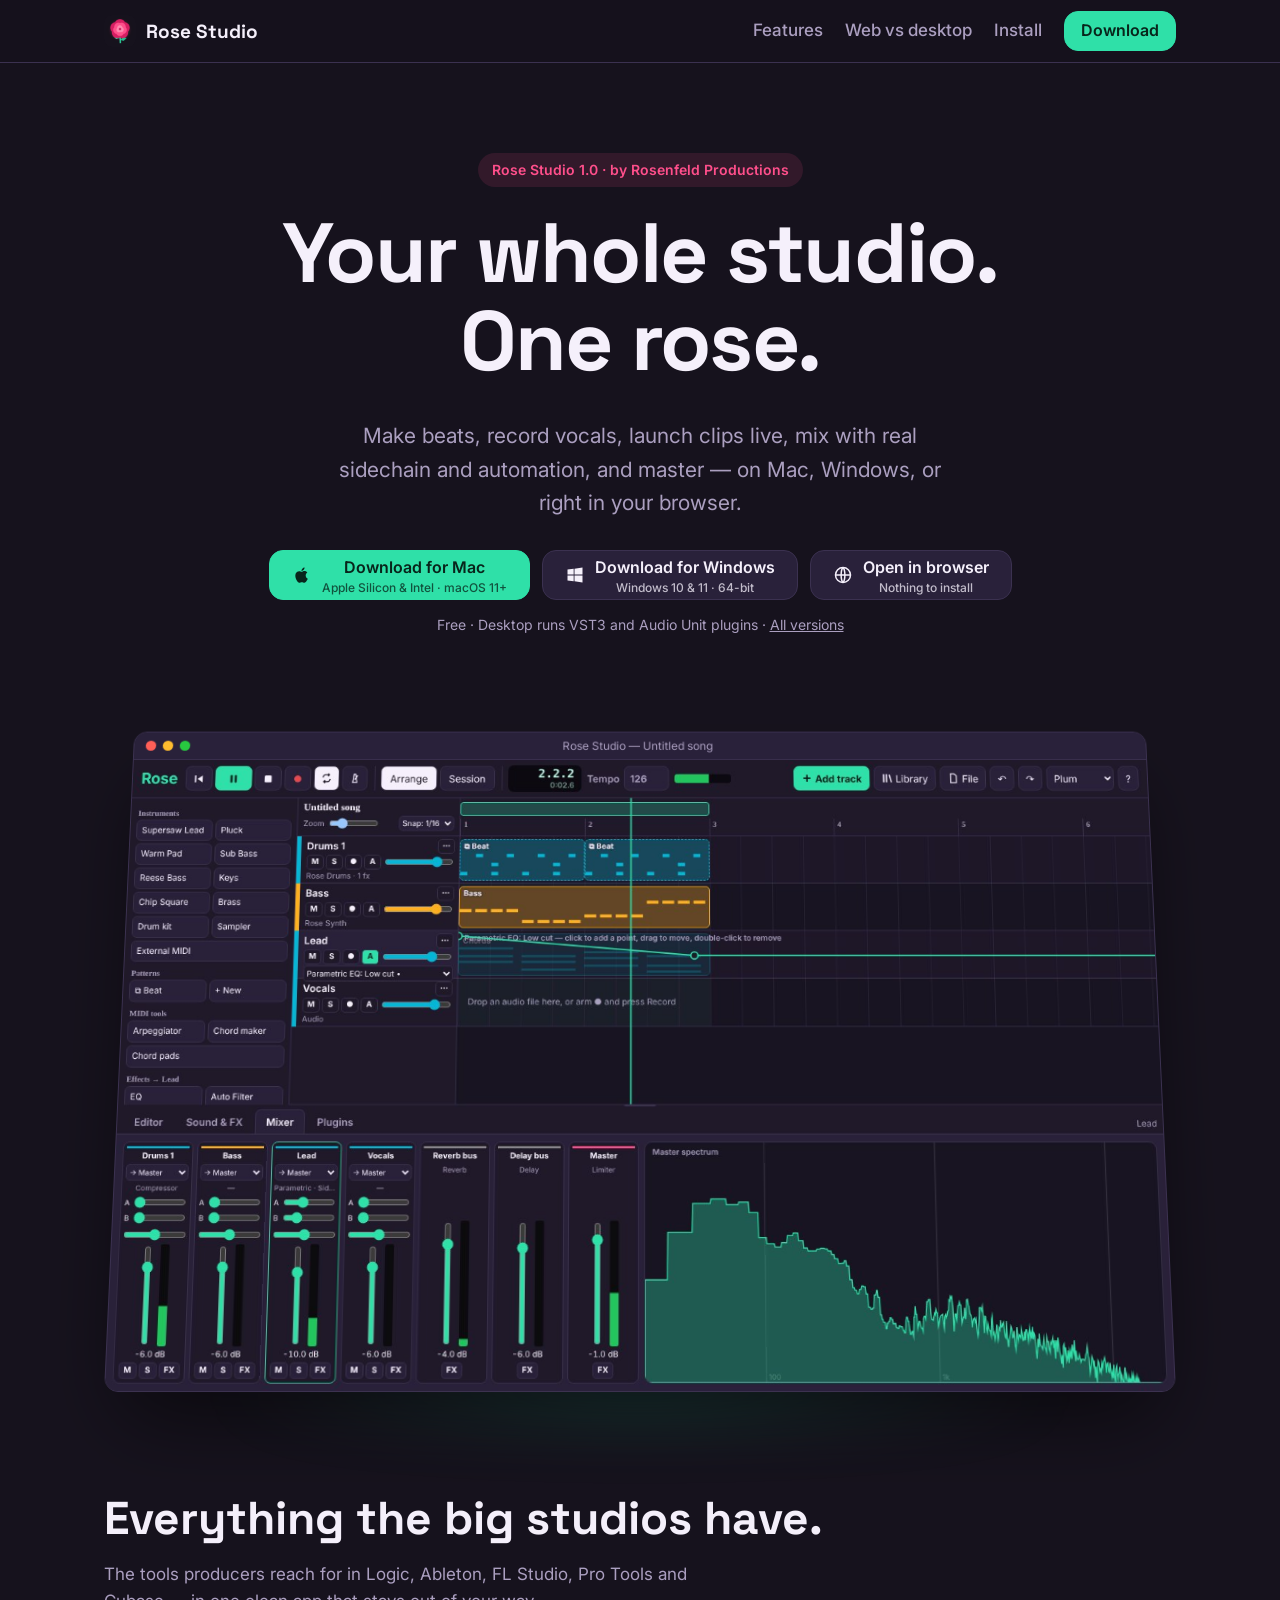
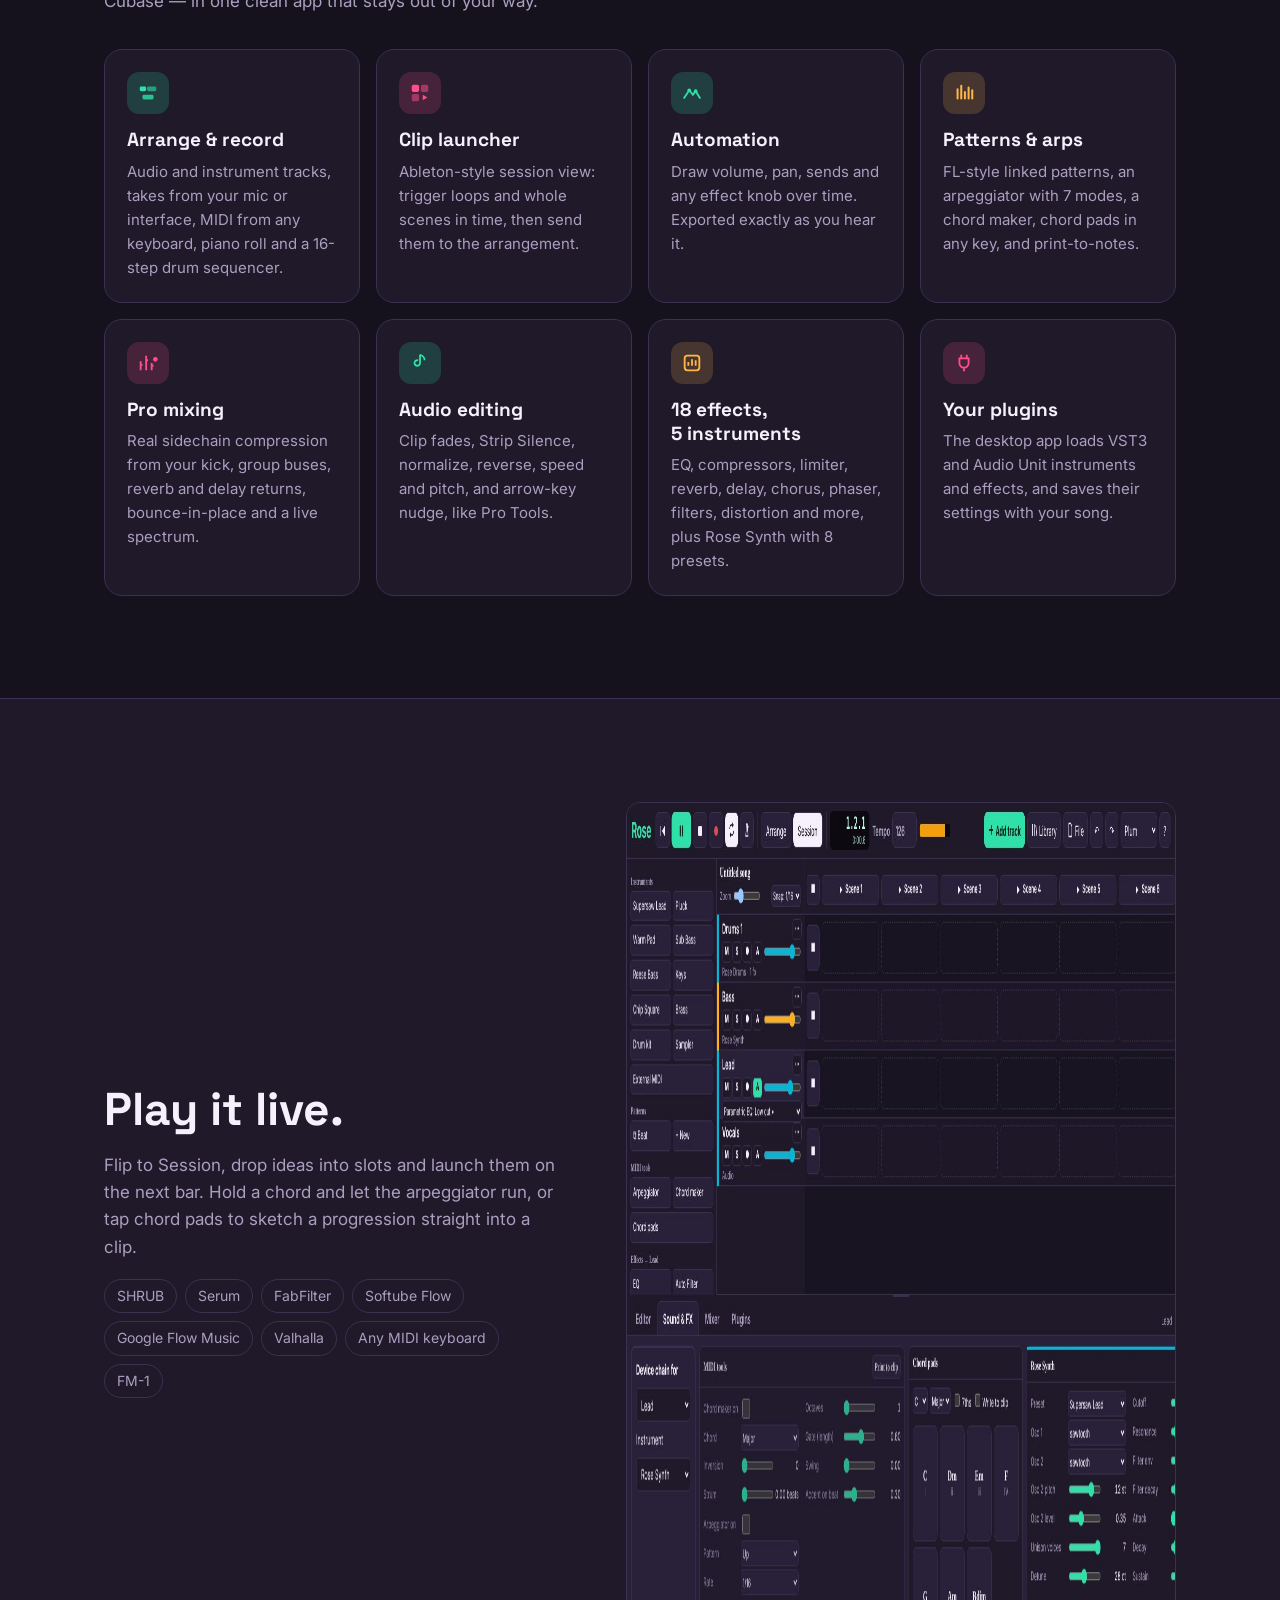
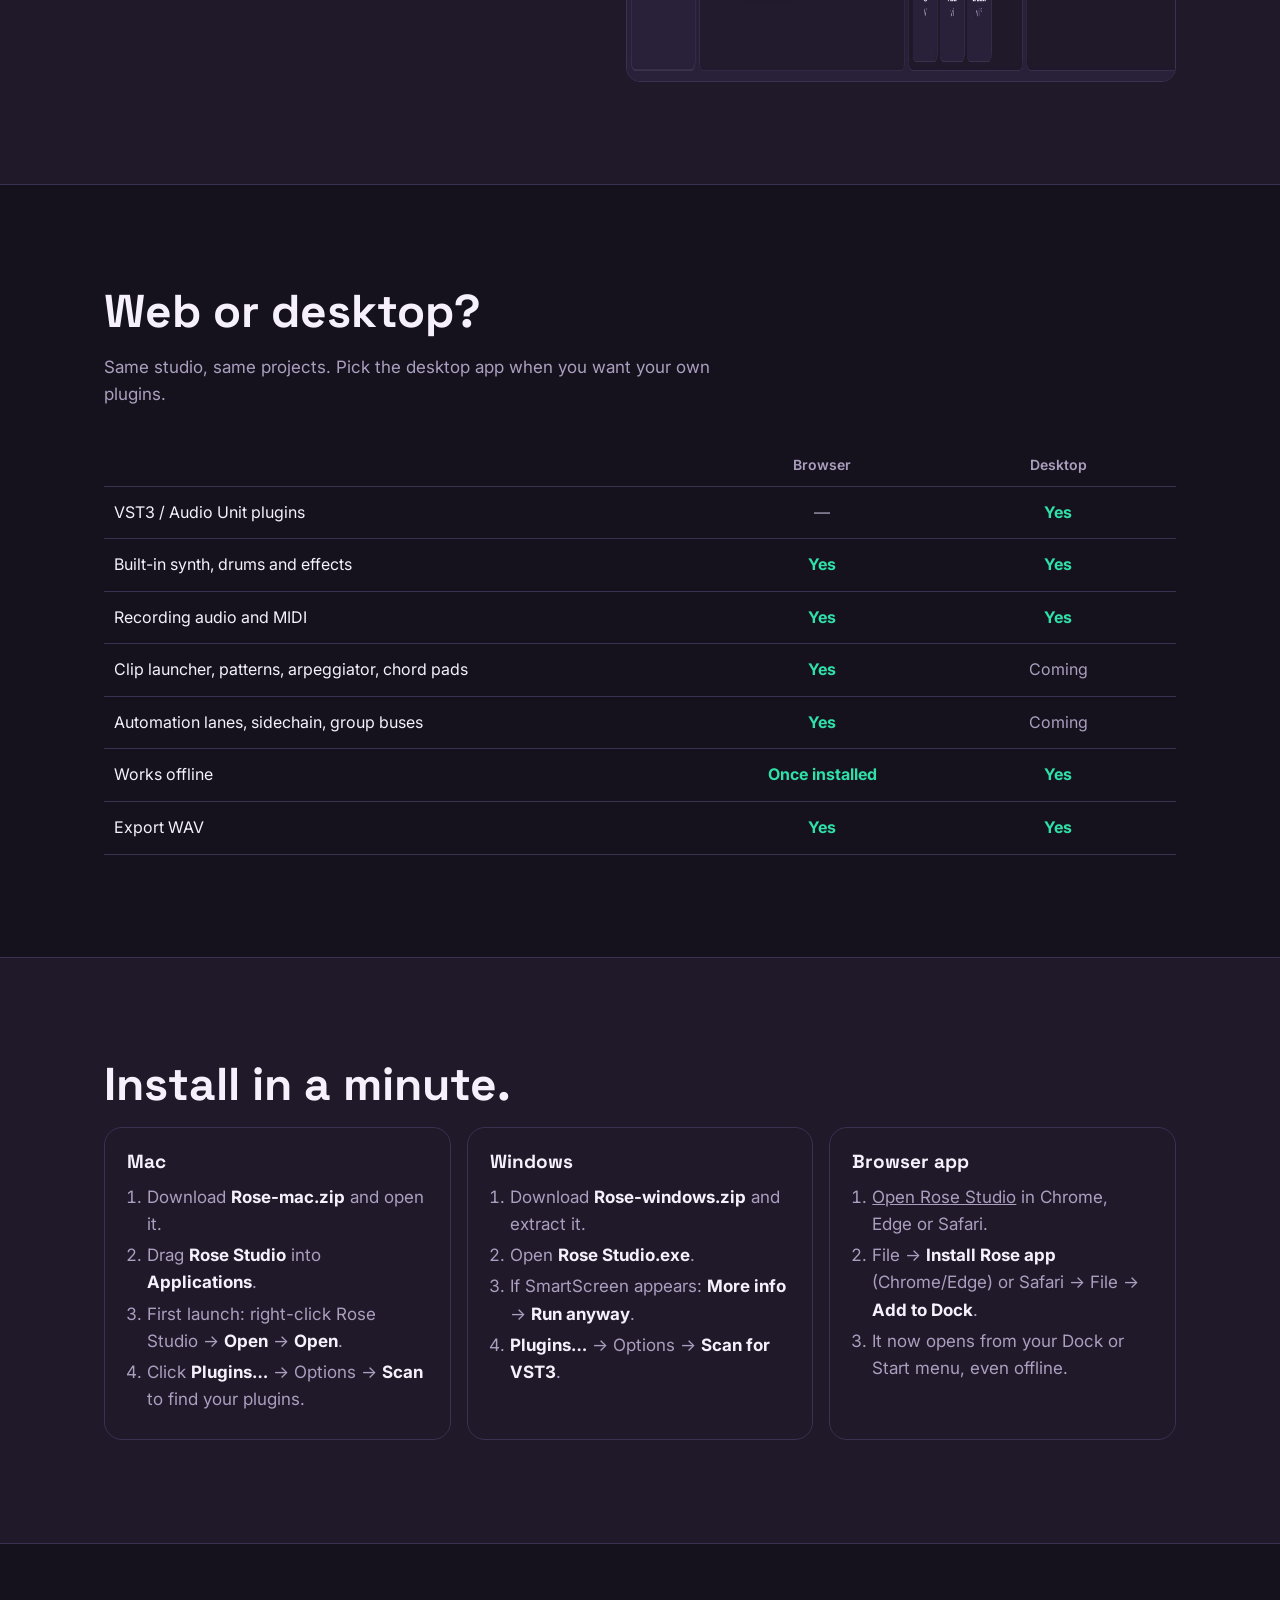
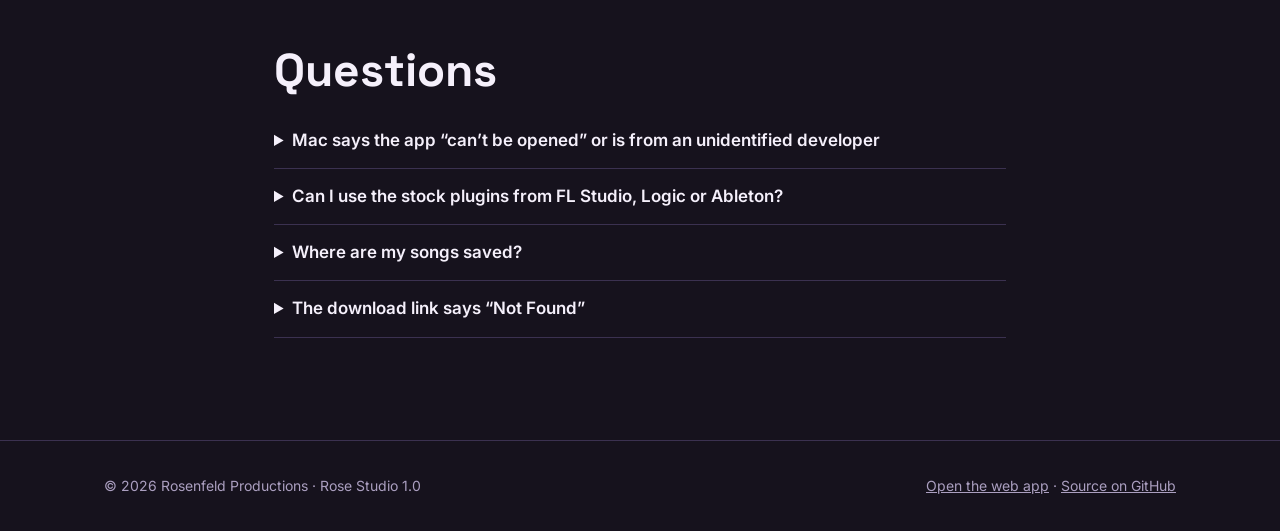
==== download.html @ 2a5fb8ed "Rose Studio 1.0: double-click controls (reset, type values, quick actions), installable offline web " ====
<!DOCTYPE html>
<html lang="en">
<head>
<meta charset="utf-8">
<meta name="viewport" content="width=device-width, initial-scale=1">
<title>Download Rose Studio</title>
<meta name="description" content="Rose Studio by Rosenfeld Productions — a full music studio for Mac, Windows and the web. Beats, vocals, live clip launching, mixing and mastering, with VST3 and Audio Unit plugin support.">
<link rel="icon" href="icons/favicon-64.png" type="image/png">
<link rel="preconnect" href="https://fonts.googleapis.com">
<link href="https://fonts.googleapis.com/css2?family=Space+Grotesk:wght@500;700&family=Inter:wght@400;500;600&display=swap" rel="stylesheet">
<style>
/* VOICE: a flagship product launch — confident, warm, music-first
   IDEA: a stage at night: plum dark room, the app glowing on stage like a lit console, rose and mint lights
   PICTURE: the real Rose Studio window, large, tilted into the light, with a soft rose glow behind it
   COLOUR and TYPE: plum #16121d ground, rose #ff4f8b, mint #2fe0a8 accent for actions; Space Grotesk headlines, Inter text
   LAYOUT: nav, hero (title + downloads, window below), feature grid, plugins band, web vs desktop table, install steps, FAQ, footer */
:root{color-scheme:dark;--bg:#16121d;--panel:#1f1929;--panel2:#29213a;--line:#3b3150;--ink:#f5f0fb;--mute:#ab9fc0;--rose:#ff4f8b;--mint:#2fe0a8}
:root[data-theme=light]{color-scheme:light;--bg:#f6f2fb;--panel:#fff;--panel2:#efe8f7;--line:#ddd3ea;--ink:#1d1626;--mute:#6f6380;--mint:#0b8f69}
*{box-sizing:border-box;min-width:0}
html{scroll-behavior:smooth;scroll-padding-top:72px}
body{margin:0;background:var(--bg);color:var(--ink);font:17px/1.6 Inter,system-ui,sans-serif;overflow-x:clip}
h1,h2,h3{font-family:'Space Grotesk',Inter,sans-serif;line-height:1.05;text-wrap:balance;margin:0 0 .4em}
h1{font-size:clamp(44px,7vw,84px);letter-spacing:-.02em}h2{font-size:clamp(30px,4vw,46px)}h3{font-size:19px;line-height:1.25}
a{color:inherit}
.wrap{max-width:1200px;margin:0 auto;padding:0 max(5vw,18px)}
nav{position:sticky;top:0;z-index:5;background:color-mix(in srgb,var(--bg) 88%,transparent);backdrop-filter:blur(10px);border-bottom:1px solid var(--line)}
nav .wrap{display:flex;align-items:center;gap:22px;height:62px}
nav .logo{display:flex;gap:10px;align-items:center;font:700 19px 'Space Grotesk';text-decoration:none;margin-right:auto}
nav .logo img{width:32px;height:32px;border-radius:8px}
nav a.l{text-decoration:none;color:var(--mute);font-weight:500}nav a.l:hover{color:var(--ink)}
.btn{display:inline-flex;align-items:center;gap:10px;min-height:50px;padding:0 22px;border-radius:14px;font-weight:600;text-decoration:none;border:1px solid var(--line);background:var(--panel2);cursor:pointer;font-size:16px}
.btn:hover{border-color:var(--mint)}
.btn.main{background:var(--mint);color:#08251b;border-color:var(--mint)}
.btn small{display:block;font-weight:500;font-size:12px;opacity:.75;line-height:1.1}
.btn svg{width:20px;height:20px;flex:none}
:focus-visible{outline:3px solid var(--rose);outline-offset:3px}
.hero{padding:clamp(40px,7vw,90px) 0 0;text-align:center;position:relative}
.hero .eyebrow{display:inline-flex;gap:8px;align-items:center;font-weight:600;color:var(--rose);background:color-mix(in srgb,var(--rose) 12%,transparent);border-radius:999px;padding:6px 14px;font-size:14px;margin-bottom:22px}
.hero p.lede{font-size:clamp(18px,2vw,21px);color:var(--mute);max-width:640px;margin:0 auto 30px}
.cta{display:flex;flex-wrap:wrap;gap:12px;justify-content:center}
.meta{color:var(--mute);font-size:14px;margin-top:14px}
.stage{position:relative;margin:clamp(40px,6vw,70px) auto 0;max-width:1120px;perspective:1600px}
.stage::before{content:"";position:absolute;inset:8% 6% -6%;background:radial-gradient(closest-side,color-mix(in srgb,var(--rose) 55%,transparent),transparent 72%);filter:blur(40px);z-index:0}
.stage::after{content:"";position:absolute;left:10%;right:10%;bottom:-40px;height:80px;background:radial-gradient(closest-side,color-mix(in srgb,var(--mint) 30%,transparent),transparent);filter:blur(30px)}
.win{position:relative;z-index:1;border-radius:14px;overflow:hidden;border:1px solid var(--line);background:var(--panel);box-shadow:0 40px 80px -20px rgba(0,0,0,.6);transform:rotateX(8deg);transform-origin:50% 100%;transition:transform .6s}
.win:hover{transform:rotateX(0)}
.win .bar{height:30px;display:flex;gap:7px;align-items:center;padding:0 12px;background:var(--panel2);border-bottom:1px solid var(--line)}
.win .bar i{width:11px;height:11px;border-radius:50%;background:#ff5f57}.win .bar i:nth-child(2){background:#febc2e}.win .bar i:nth-child(3){background:#28c840}
.win .bar span{margin-left:auto;margin-right:auto;font-size:12px;color:var(--mute);transform:translateX(-30px)}
.win img{display:block;width:100%;height:auto}
section{padding:clamp(60px,8vw,110px) 0}
.sec-lede{color:var(--mute);max-width:640px;margin:0 0 34px}
.grid{display:grid;grid-template-columns:repeat(auto-fit,minmax(min(100%,250px),1fr));gap:16px}
.f{background:var(--panel);border:1px solid var(--line);border-radius:18px;padding:22px}
.f .ic{width:42px;height:42px;border-radius:12px;display:grid;place-items:center;margin-bottom:14px;background:color-mix(in srgb,var(--c,var(--mint)) 18%,transparent);color:var(--c,var(--mint))}
.f .ic svg{width:22px;height:22px}
.f p{margin:0;color:var(--mute);font-size:15px}
.band{background:var(--panel);border-top:1px solid var(--line);border-bottom:1px solid var(--line)}
.split{display:grid;grid-template-columns:minmax(0,1fr) minmax(0,1.2fr);gap:clamp(30px,5vw,70px);align-items:center}
.split img{width:100%;border-radius:14px;border:1px solid var(--line)}
.tags{display:flex;flex-wrap:wrap;gap:8px;margin-top:18px}.tags span{border:1px solid var(--line);border-radius:999px;padding:5px 12px;font-size:14px;color:var(--mute)}
table{width:100%;border-collapse:collapse;font-size:16px}
th,td{padding:13px 10px;border-bottom:1px solid var(--line);text-align:left}
th{font:600 14px Inter;color:var(--mute)}td:not(:first-child),th:not(:first-child){text-align:center;width:22%}
.y{color:var(--mint);font-weight:700}.n{color:var(--mute)}
.steps{display:grid;grid-template-columns:repeat(auto-fit,minmax(min(100%,300px),1fr));gap:16px}
.steps ol{margin:10px 0 0;padding-left:20px;color:var(--mute)}.steps li{margin:4px 0}.steps b{color:var(--ink)}
details{border-bottom:1px solid var(--line);padding:14px 0}details summary{cursor:pointer;font-weight:600;font-size:17px}details p{color:var(--mute);margin:10px 0 0}
code{background:var(--panel2);padding:2px 6px;border-radius:6px;font-size:14px;overflow-wrap:anywhere}
footer{border-top:1px solid var(--line);padding:34px 0;color:var(--mute);font-size:14px}
footer .wrap{display:flex;flex-wrap:wrap;gap:14px;justify-content:space-between}
@media(max-width:820px){.split{grid-template-columns:1fr}nav a.l{display:none}.win{transform:none}}
@media(prefers-reduced-motion:reduce){html{scroll-behavior:auto}.win{transition:none;transform:none}}
</style>
</head>
<body>
<svg width="0" height="0" style="position:absolute" aria-hidden="true">
  <symbol id="apple" viewBox="0 0 24 24"><path fill="currentColor" d="M16.4 12.6c0-2.3 1.9-3.4 2-3.5-1.1-1.6-2.8-1.8-3.4-1.8-1.4-.1-2.8.9-3.5.9s-1.8-.9-3-.8c-1.5 0-3 .9-3.8 2.3-1.6 2.8-.4 7 1.2 9.3.8 1.1 1.7 2.4 2.9 2.3 1.2 0 1.6-.7 3-.7s1.8.7 3 .7c1.3 0 2.1-1.1 2.8-2.3.9-1.3 1.3-2.6 1.3-2.6s-2.5-1-2.5-3.8zM14.1 5.8c.6-.8 1.1-1.8 1-2.8-.9 0-2 .6-2.7 1.4-.6.7-1.1 1.7-1 2.7 1 .1 2-.5 2.7-1.3z"/></symbol>
  <symbol id="win" viewBox="0 0 24 24"><path fill="currentColor" d="M3 5.5 10.4 4.5v7H3zM11.4 4.4 21 3v8.5h-9.6zM3 12.5h7.4v7L3 18.5zM11.4 12.5H21V21l-9.6-1.4z"/></symbol>
  <symbol id="web" viewBox="0 0 24 24"><circle cx="12" cy="12" r="9" fill="none" stroke="currentColor" stroke-width="1.8"/><path d="M3 12h18M12 3c3 3.2 3 14.8 0 18M12 3c-3 3.2-3 14.8 0 18" fill="none" stroke="currentColor" stroke-width="1.8"/></symbol>
  <symbol id="i1" viewBox="0 0 24 24"><rect x="3" y="5" width="7" height="5" rx="1.5" fill="currentColor"/><rect x="11" y="5" width="10" height="5" rx="1.5" fill="currentColor" opacity=".6"/><rect x="6" y="14" width="12" height="5" rx="1.5" fill="currentColor" opacity=".8"/></symbol>
  <symbol id="i2" viewBox="0 0 24 24"><rect x="3" y="3" width="8" height="8" rx="2" fill="currentColor"/><rect x="13" y="3" width="8" height="8" rx="2" fill="currentColor" opacity=".5"/><rect x="3" y="13" width="8" height="8" rx="2" fill="currentColor" opacity=".5"/><path d="M15 14v6l5-3z" fill="currentColor"/></symbol>
  <symbol id="i3" viewBox="0 0 24 24"><path d="M3 18 9 9l4 5 3-4 5 8" fill="none" stroke="currentColor" stroke-width="2"/><circle cx="9" cy="9" r="2" fill="currentColor"/><circle cx="16" cy="10" r="2" fill="currentColor"/></symbol>
  <symbol id="i4" viewBox="0 0 24 24"><path d="M5 18V8M9 18V4M13 18v-7M17 18V6M21 18v-9" stroke="currentColor" stroke-width="2.2" stroke-linecap="round"/></symbol>
  <symbol id="i5" viewBox="0 0 24 24"><path d="M4 20V10M10 20V4M16 20v-8M4 14h2M10 9h2M16 15h2" stroke="currentColor" stroke-width="2"/><circle cx="20" cy="8" r="2.5" fill="currentColor"/></symbol>
  <symbol id="i6" viewBox="0 0 24 24"><path d="M12 3v9a3 3 0 1 1-2-2.8" fill="none" stroke="currentColor" stroke-width="2"/><path d="M12 3c3 1 5 3 5 6" fill="none" stroke="currentColor" stroke-width="2"/></symbol>
  <symbol id="i7" viewBox="0 0 24 24"><rect x="4" y="4" width="16" height="16" rx="3" fill="none" stroke="currentColor" stroke-width="2"/><path d="M8 15v-4M12 15V8M16 15v-6" stroke="currentColor" stroke-width="2"/></symbol>
  <symbol id="i8" viewBox="0 0 24 24"><path d="M9 3v4M15 3v4M7 7h10v5a5 5 0 0 1-10 0zM12 17v4" fill="none" stroke="currentColor" stroke-width="2"/></symbol>
</svg>

<nav><div class="wrap"><a class="logo" href="#top"><img src="icons/icon-192.png" alt="">Rose Studio</a><a class="l" href="#features">Features</a><a class="l" href="#compare">Web vs desktop</a><a class="l" href="#install">Install</a><a class="btn main" href="#download" style="min-height:40px;padding:0 16px">Download</a></div></nav>

<header class="hero" id="top"><div class="wrap">
  <span class="eyebrow">Rose Studio 1.0 · by Rosenfeld Productions</span>
  <h1>Your whole studio.<br>One rose.</h1>
  <p class="lede">Make beats, record vocals, launch clips live, mix with real sidechain and automation, and master — on Mac, Windows, or right in your browser.</p>
  <div class="cta" id="download">
    <a class="btn main" id="dlPrimary" href="https://github.com/mosheshlomorosenfeld-alt/Rose/releases/latest/download/Rose-mac.zip"><svg><use href="#apple"/></svg><span>Download for Mac<small>Apple Silicon &amp; Intel · macOS 11+</small></span></a>
    <a class="btn" id="dlSecondary" href="https://github.com/mosheshlomorosenfeld-alt/Rose/releases/latest/download/Rose-windows.zip"><svg><use href="#win"/></svg><span>Download for Windows<small>Windows 10 &amp; 11 · 64-bit</small></span></a>
    <a class="btn" href="./"><svg><use href="#web"/></svg><span>Open in browser<small>Nothing to install</small></span></a>
  </div>
  <p class="meta">Free · Desktop runs VST3 and Audio Unit plugins · <a href="https://github.com/mosheshlomorosenfeld-alt/Rose/releases">All versions</a></p>
  <div class="stage"><div class="win"><div class="bar"><i></i><i></i><i></i><span>Rose Studio — Untitled song</span></div><img src="assets/screenshot.jpg" width="1440" height="880" alt="Rose Studio: tracks with drum, bass and chord clips, an automation curve on the lead, and the mixer with a live spectrum"></div></div>
</div></header>

<section id="features"><div class="wrap">
  <h2>Everything the big studios have.</h2>
  <p class="sec-lede">The tools producers reach for in Logic, Ableton, FL Studio, Pro Tools and Cubase — in one clean app that stays out of your way.</p>
  <div class="grid">
    <div class="f"><div class="ic"><svg><use href="#i1"/></svg></div><h3>Arrange &amp; record</h3><p>Audio and instrument tracks, takes from your mic or interface, MIDI from any keyboard, piano roll and a 16-step drum sequencer.</p></div>
    <div class="f" style="--c:var(--rose)"><div class="ic"><svg><use href="#i2"/></svg></div><h3>Clip launcher</h3><p>Ableton-style session view: trigger loops and whole scenes in time, then send them to the arrangement.</p></div>
    <div class="f"><div class="ic"><svg><use href="#i3"/></svg></div><h3>Automation</h3><p>Draw volume, pan, sends and any effect knob over time. Exported exactly as you hear it.</p></div>
    <div class="f" style="--c:#ffb547"><div class="ic"><svg><use href="#i4"/></svg></div><h3>Patterns &amp; arps</h3><p>FL-style linked patterns, an arpeggiator with 7 modes, a chord maker, chord pads in any key, and print-to-notes.</p></div>
    <div class="f" style="--c:var(--rose)"><div class="ic"><svg><use href="#i5"/></svg></div><h3>Pro mixing</h3><p>Real sidechain compression from your kick, group buses, reverb and delay returns, bounce-in-place and a live spectrum.</p></div>
    <div class="f"><div class="ic"><svg><use href="#i6"/></svg></div><h3>Audio editing</h3><p>Clip fades, Strip Silence, normalize, reverse, speed and pitch, and arrow-key nudge, like Pro Tools.</p></div>
    <div class="f" style="--c:#ffb547"><div class="ic"><svg><use href="#i7"/></svg></div><h3>18 effects, 5 instruments</h3><p>EQ, compressors, limiter, reverb, delay, chorus, phaser, filters, distortion and more, plus Rose Synth with 8 presets.</p></div>
    <div class="f" style="--c:var(--rose)"><div class="ic"><svg><use href="#i8"/></svg></div><h3>Your plugins</h3><p>The desktop app loads VST3 and Audio Unit instruments and effects, and saves their settings with your song.</p></div>
  </div>
</div></section>

<section class="band"><div class="wrap split">
  <div><h2>Play it live.</h2><p class="sec-lede" style="margin-bottom:0">Flip to Session, drop ideas into slots and launch them on the next bar. Hold a chord and let the arpeggiator run, or tap chord pads to sketch a progression straight into a clip.</p>
    <div class="tags"><span>SHRUB</span><span>Serum</span><span>FabFilter</span><span>Softube Flow</span><span>Google Flow Music</span><span>Valhalla</span><span>Any MIDI keyboard</span><span>FM-1</span></div></div>
  <img src="assets/screenshot-session.jpg" width="1440" height="880" alt="Rose Studio session view with clip slots and the device rack showing the arpeggiator, chord pads and synth" loading="lazy">
</div></section>

<section id="compare"><div class="wrap">
  <h2>Web or desktop?</h2>
  <p class="sec-lede">Same studio, same projects. Pick the desktop app when you want your own plugins.</p>
  <table>
    <thead><tr><th></th><th>Browser</th><th>Desktop</th></tr></thead>
    <tbody>
      <tr><td>VST3 / Audio Unit plugins</td><td class="n">—</td><td class="y">Yes</td></tr>
      <tr><td>Built-in synth, drums and effects</td><td class="y">Yes</td><td class="y">Yes</td></tr>
      <tr><td>Recording audio and MIDI</td><td class="y">Yes</td><td class="y">Yes</td></tr>
      <tr><td>Clip launcher, patterns, arpeggiator, chord pads</td><td class="y">Yes</td><td class="n">Coming</td></tr>
      <tr><td>Automation lanes, sidechain, group buses</td><td class="y">Yes</td><td class="n">Coming</td></tr>
      <tr><td>Works offline</td><td class="y">Once installed</td><td class="y">Yes</td></tr>
      <tr><td>Export WAV</td><td class="y">Yes</td><td class="y">Yes</td></tr>
    </tbody>
  </table>
</div></section>

<section id="install" class="band"><div class="wrap">
  <h2>Install in a minute.</h2>
  <div class="steps">
    <div class="f"><h3>Mac</h3><ol><li>Download <b>Rose-mac.zip</b> and open it.</li><li>Drag <b>Rose Studio</b> into <b>Applications</b>.</li><li>First launch: right-click Rose Studio → <b>Open</b> → <b>Open</b>.</li><li>Click <b>Plugins…</b> → Options → <b>Scan</b> to find your plugins.</li></ol></div>
    <div class="f"><h3>Windows</h3><ol><li>Download <b>Rose-windows.zip</b> and extract it.</li><li>Open <b>Rose Studio.exe</b>.</li><li>If SmartScreen appears: <b>More info</b> → <b>Run anyway</b>.</li><li><b>Plugins…</b> → Options → <b>Scan for VST3</b>.</li></ol></div>
    <div class="f"><h3>Browser app</h3><ol><li><a href="./">Open Rose Studio</a> in Chrome, Edge or Safari.</li><li>File → <b>Install Rose app</b> (Chrome/Edge) or Safari → File → <b>Add to Dock</b>.</li><li>It now opens from your Dock or Start menu, even offline.</li></ol></div>
  </div>
</div></section>

<section><div class="wrap" style="max-width:860px">
  <h2>Questions</h2>
  <details><summary>Mac says the app “can’t be opened” or is from an unidentified developer</summary><p>Rose Studio isn’t signed with a paid Apple developer certificate yet. Right-click the app → Open → Open once; after that it opens normally. If macOS still blocks it: System Settings → Privacy &amp; Security → <b>Open Anyway</b>.</p></details>
  <details><summary>Can I use the stock plugins from FL Studio, Logic or Ableton?</summary><p>Plugins built into another DAW only run inside that DAW. Any plugin you own as VST3 or Audio Unit works in Rose Studio desktop — including SHRUB, Serum and FL plugins sold as VST.</p></details>
  <details><summary>Where are my songs saved?</summary><p>In the browser app your song saves automatically on that computer; use File → Save project for a .rose file you can back up or move. The desktop app saves .rose sessions wherever you choose and recordings in Music → Rose → Recordings.</p></details>
  <details><summary>The download link says “Not Found”</summary><p>A new version is being built — it takes about 15 minutes after an update. Try again shortly or open <a href="https://github.com/mosheshlomorosenfeld-alt/Rose/releases">all versions</a>.</p></details>
</div></section>

<footer><div class="wrap"><span>© 2026 Rosenfeld Productions · Rose Studio 1.0</span><span><a href="./">Open the web app</a> · <a href="https://github.com/mosheshlomorosenfeld-alt/Rose">Source on GitHub</a></span></div></footer>
<script>
{
  // put the visitor's own platform first
  const win = /Win/i.test(navigator.platform || navigator.userAgent), a = document.getElementById('dlPrimary'), b = document.getElementById('dlSecondary');
  if (win) { a.classList.remove('main'); b.classList.add('main'); a.parentNode.insertBefore(b, a); }
}
</script>
</body>
</html>
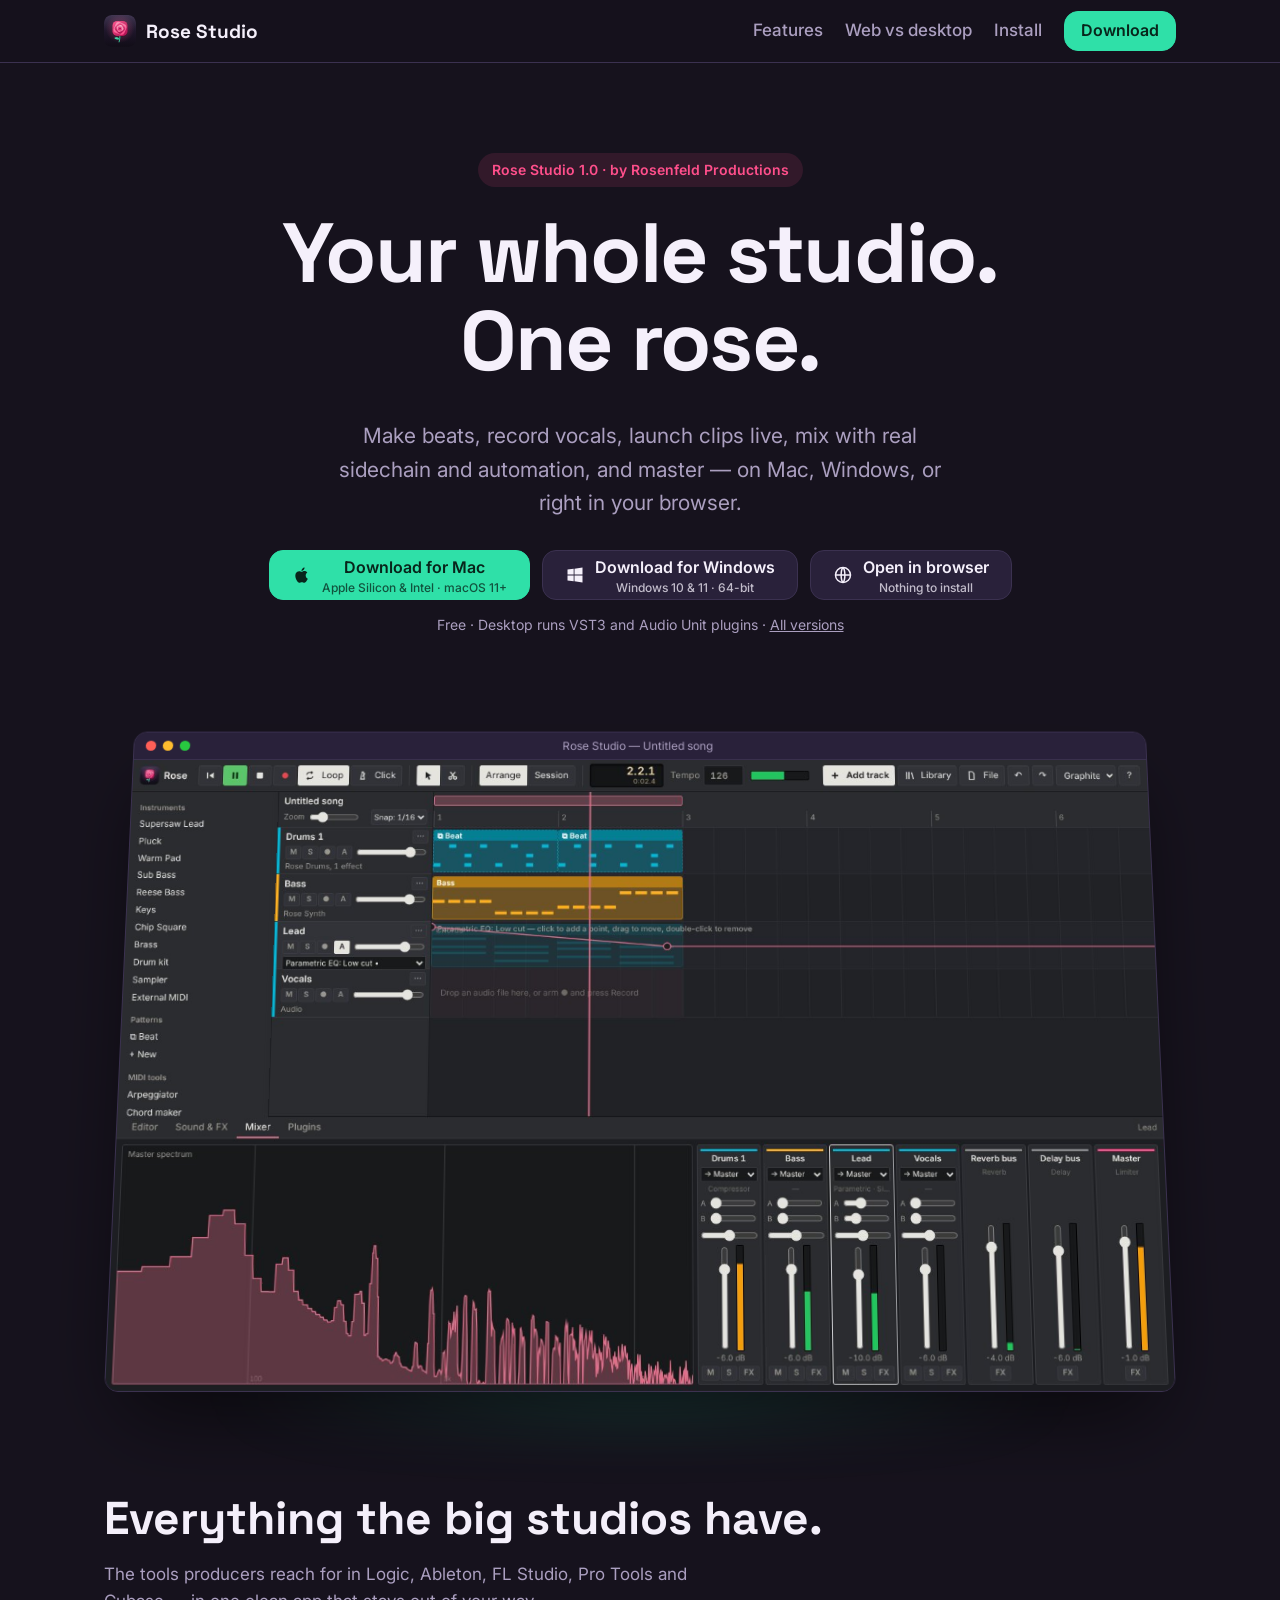
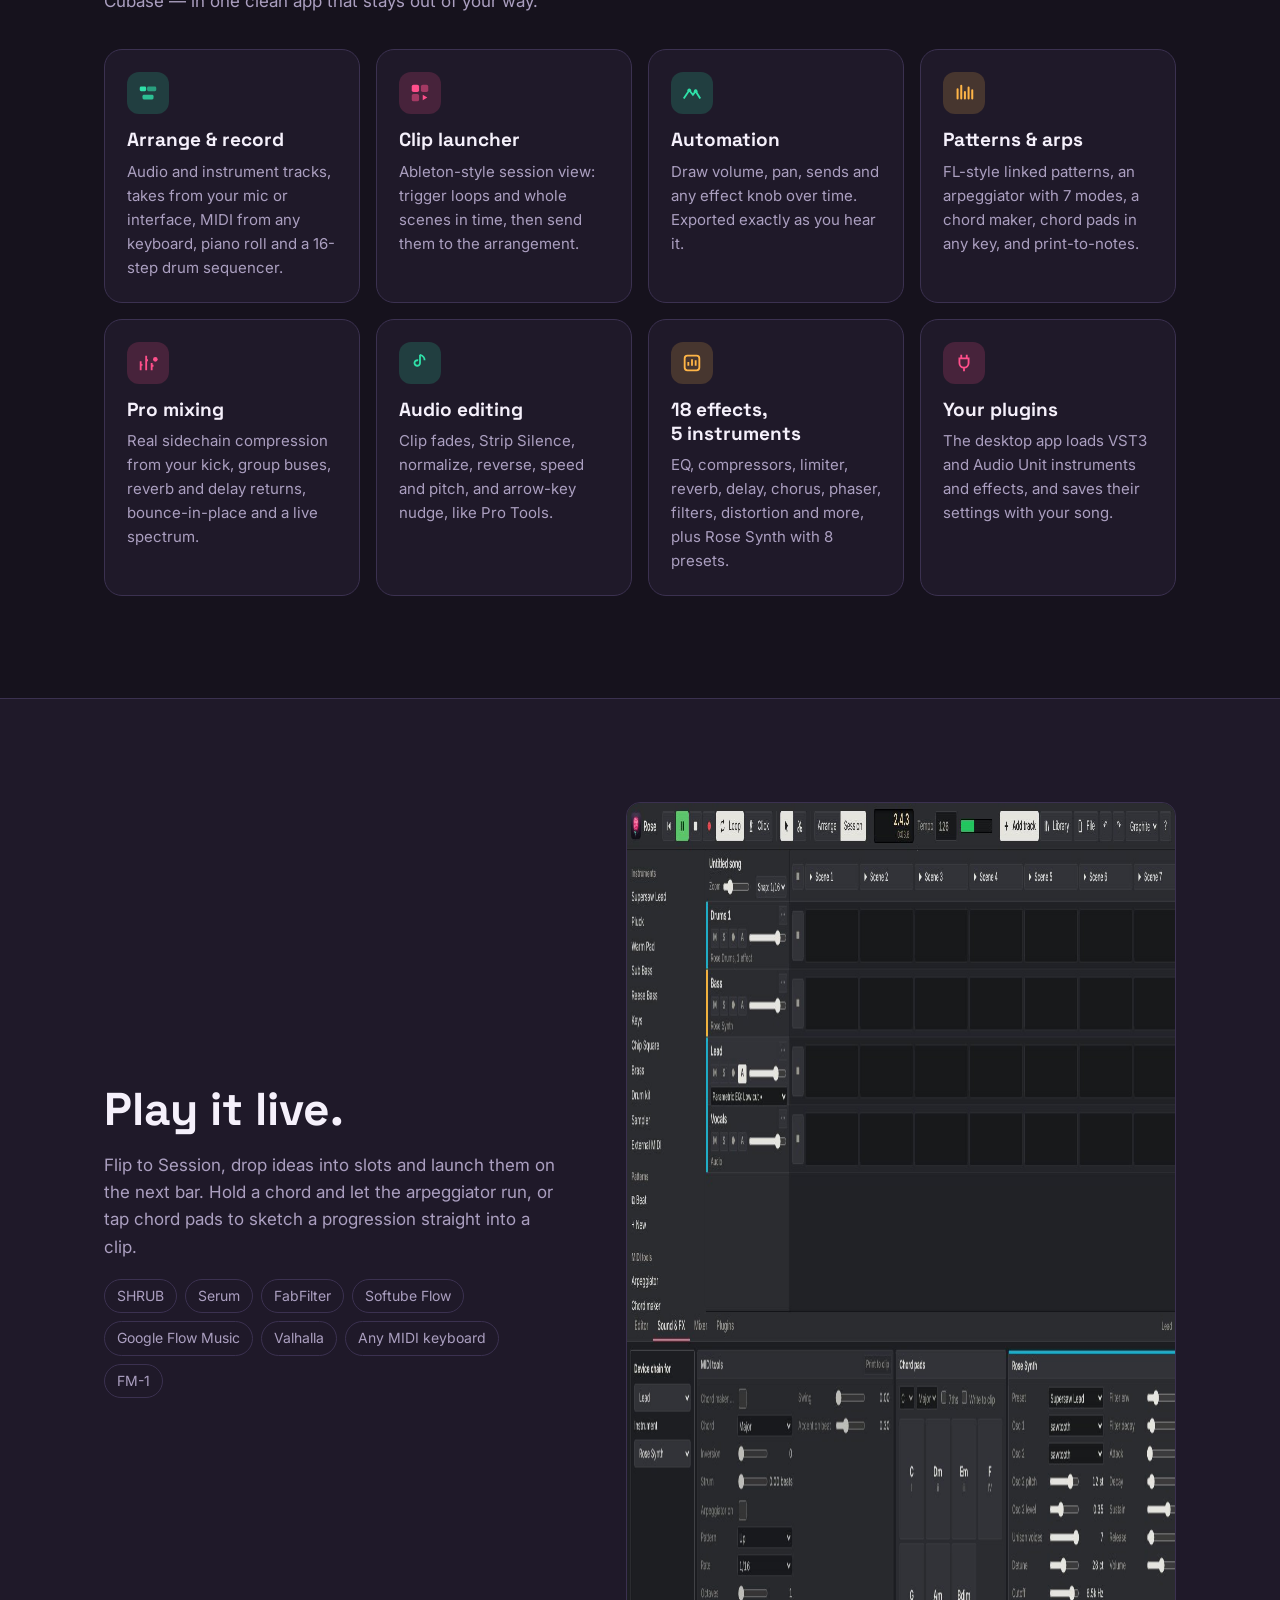
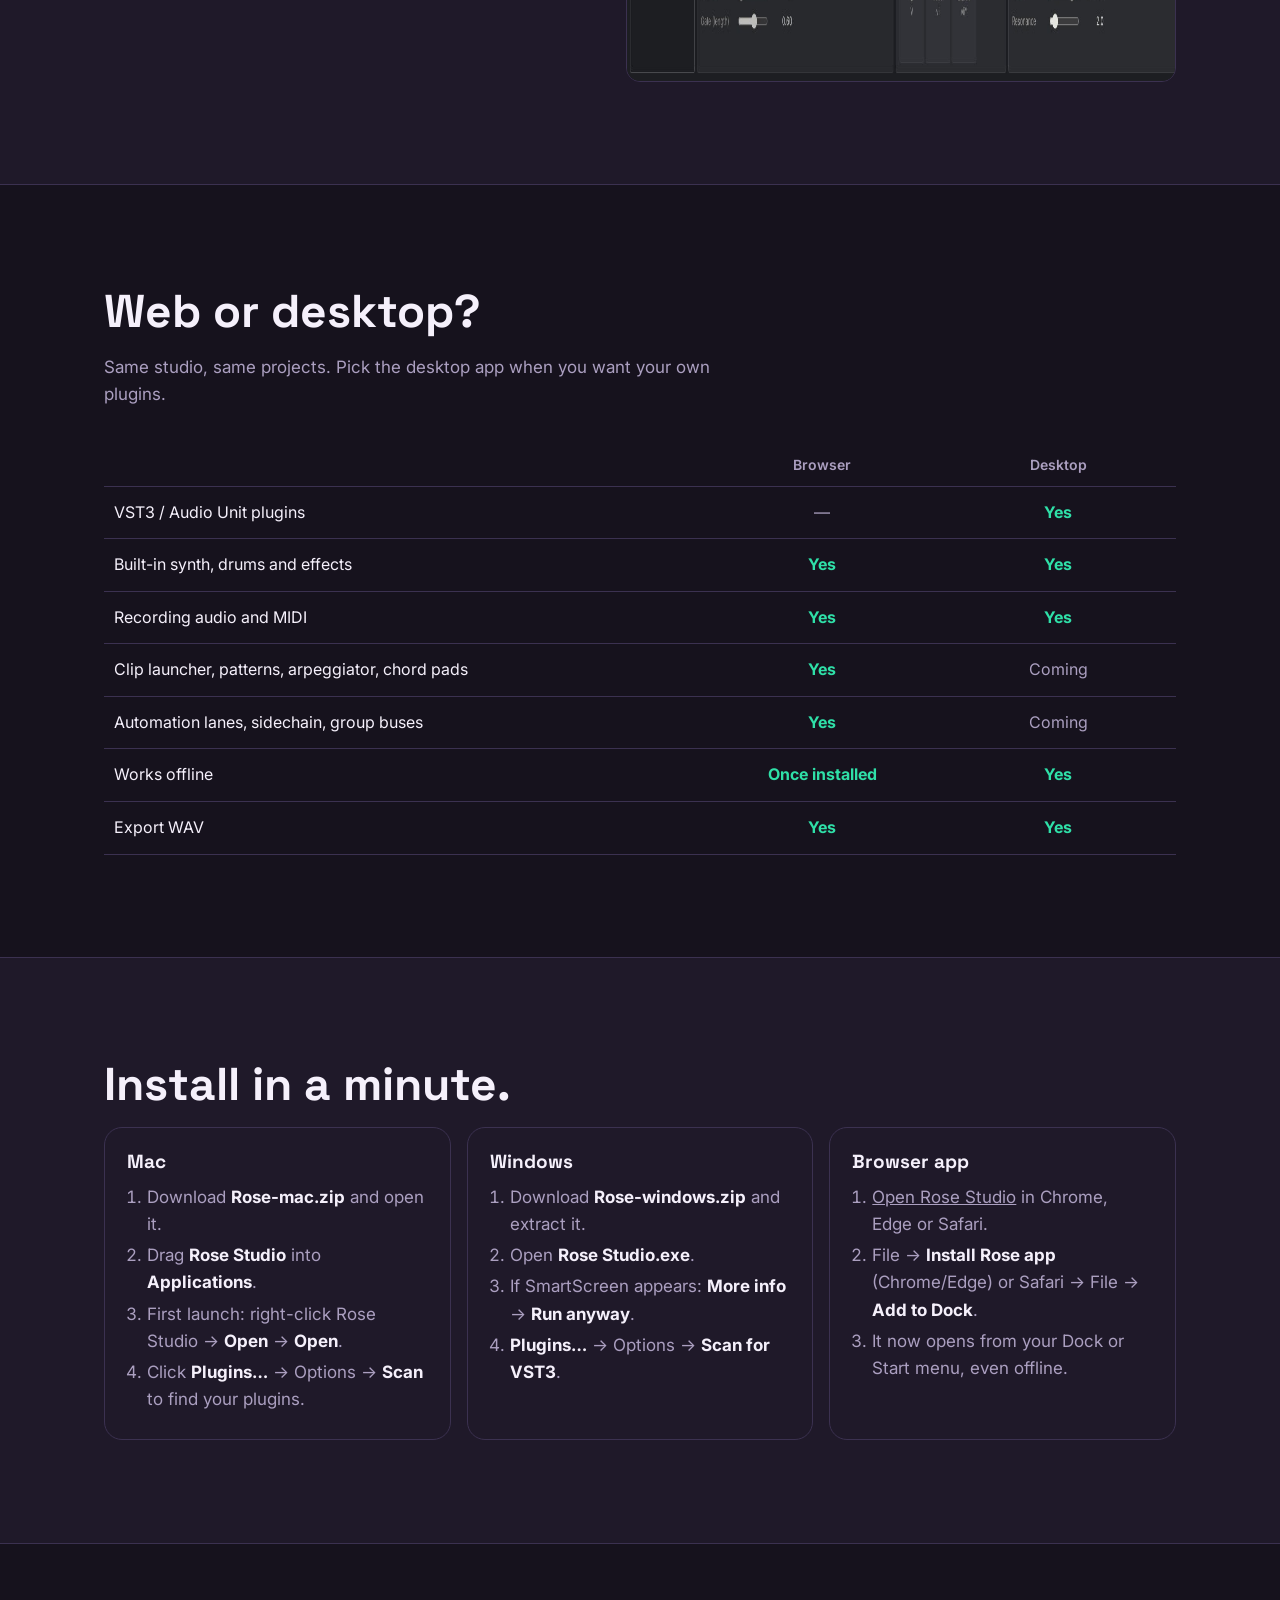
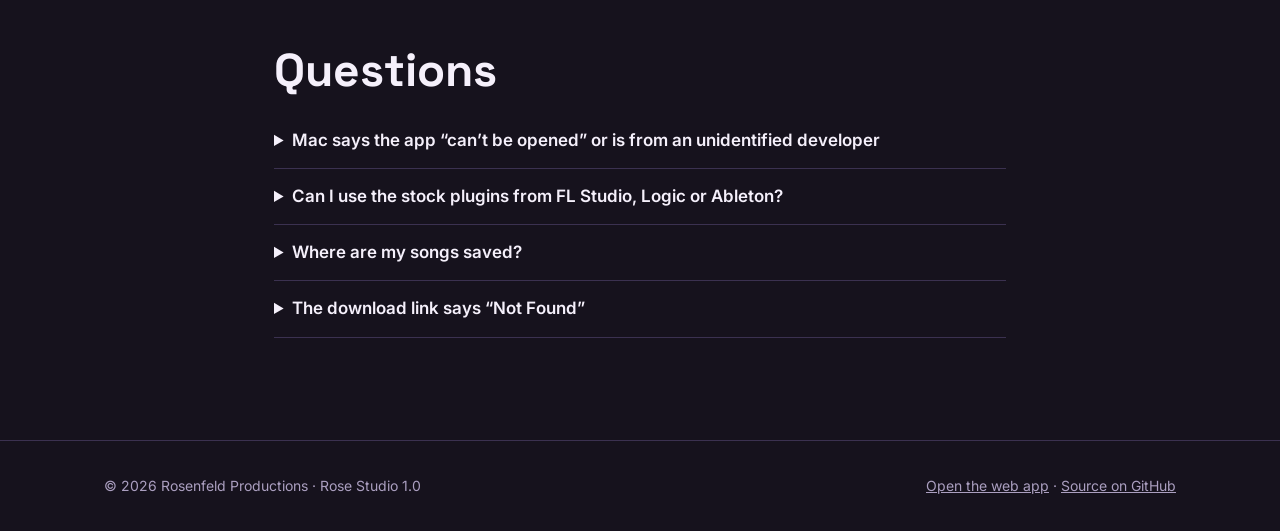
==== commit 91eec35e: "Rose Studio 1.1: Graphite console redesign, new logo, cut/copy/paste, scissors tool, clip fades and " ====
--- a/download.html
+++ b/download.html
@@ -5,7 +5,7 @@
 <meta name="viewport" content="width=device-width, initial-scale=1">
 <title>Download Rose Studio</title>
 <meta name="description" content="Rose Studio by Rosenfeld Productions — a full music studio for Mac, Windows and the web. Beats, vocals, live clip launching, mixing and mastering, with VST3 and Audio Unit plugin support.">
-<link rel="icon" href="icons/favicon-64.png" type="image/png">
+<link rel="icon" href="icons/logo.svg" type="image/svg+xml">
 <link rel="preconnect" href="https://fonts.googleapis.com">
 <link href="https://fonts.googleapis.com/css2?family=Space+Grotesk:wght@500;700&family=Inter:wght@400;500;600&display=swap" rel="stylesheet">
 <style>
@@ -88,7 +88,7 @@
   <symbol id="i8" viewBox="0 0 24 24"><path d="M9 3v4M15 3v4M7 7h10v5a5 5 0 0 1-10 0zM12 17v4" fill="none" stroke="currentColor" stroke-width="2"/></symbol>
 </svg>
 
-<nav><div class="wrap"><a class="logo" href="#top"><img src="icons/icon-192.png" alt="">Rose Studio</a><a class="l" href="#features">Features</a><a class="l" href="#compare">Web vs desktop</a><a class="l" href="#install">Install</a><a class="btn main" href="#download" style="min-height:40px;padding:0 16px">Download</a></div></nav>
+<nav><div class="wrap"><a class="logo" href="#top"><img src="icons/logo.svg" alt="">Rose Studio</a><a class="l" href="#features">Features</a><a class="l" href="#compare">Web vs desktop</a><a class="l" href="#install">Install</a><a class="btn main" href="#download" style="min-height:40px;padding:0 16px">Download</a></div></nav>
 
 <header class="hero" id="top"><div class="wrap">
   <span class="eyebrow">Rose Studio 1.0 · by Rosenfeld Productions</span>
